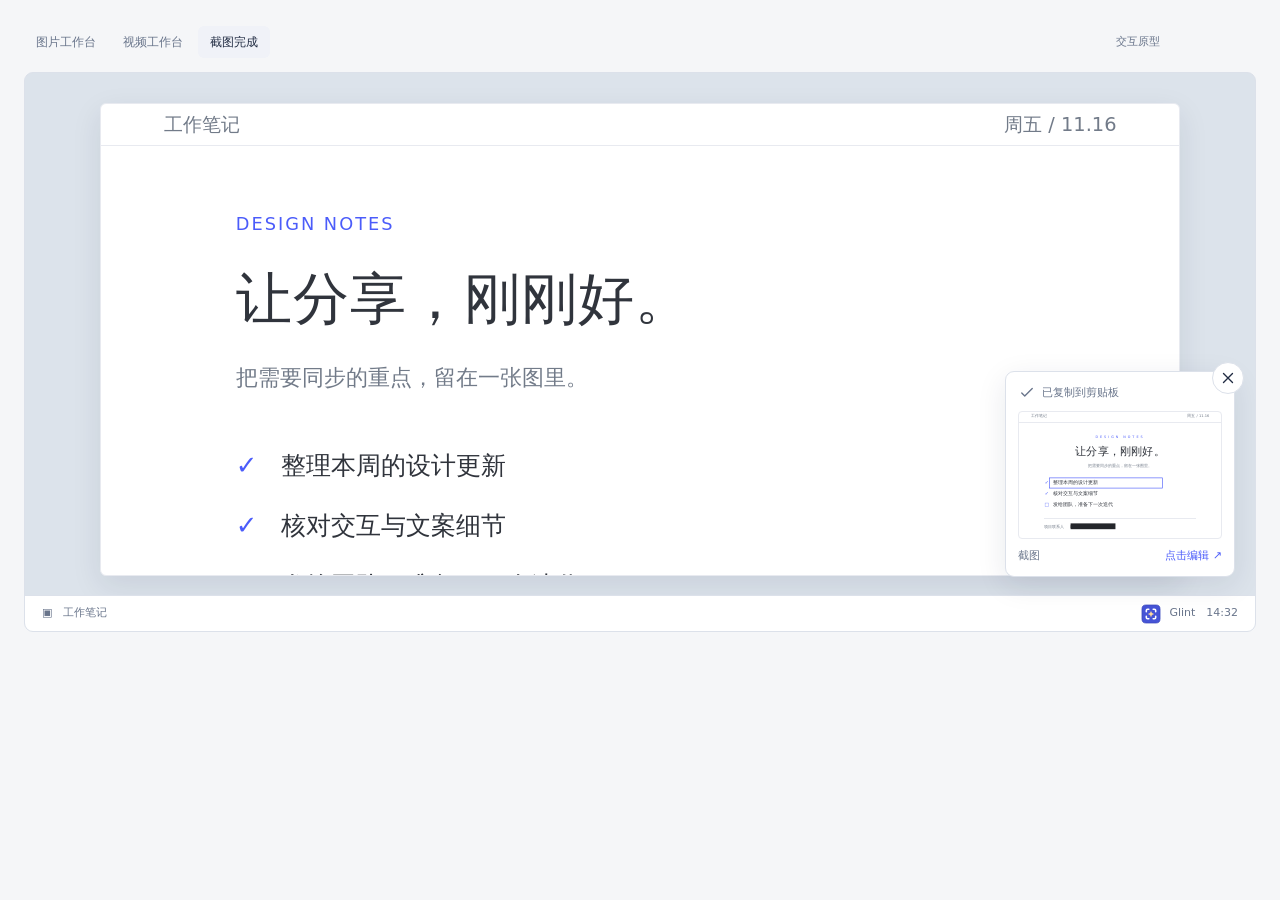
==== prototype/postprocess.html @ a7328e2a "Add native media workbench and unify application icons Add image and video editing with result thumb" ====
<!doctype html>
<html lang="zh-CN">
<head>
  <meta charset="utf-8"><meta name="viewport" content="width=device-width,initial-scale=1">
  <title>拾光 Glint · 后处理工作台</title>
  <link rel="icon" type="image/svg+xml" href="../assets/brand/glint-app.svg"><link rel="stylesheet" href="postprocess.css">
</head>
<body style="margin:0;padding:clamp(8px,2vw,24px);background:light-dark(#f5f6f8,#16181c);color-scheme:light dark">
  <!-- BEGIN POSTPROCESS MOCKUP -->
  <div id="glint-postprocess" aria-label="拾光图片与视频工作台">
    <div class="gp-preview-bar"><div class="gp-scenarios" role="group" aria-label="预览场景"><button type="button" data-preview="image" aria-pressed="true">图片工作台</button><button type="button" data-preview="video" aria-pressed="false">视频工作台</button><button type="button" data-preview="result" aria-pressed="false">截图完成</button></div><span>交互原型</span></div>
    <section class="gp-desktop-view" aria-label="截图后返回桌面">
      <div class="gp-desktop-document"><div class="gp-desktop-content"></div></div>
      <aside class="gp-result-float" aria-label="截图结果浮窗"><button type="button" class="gp-result-close gp-icon" data-action="dismiss-result" aria-label="关闭浮窗"><i data-glint-icon="x" aria-hidden="true"></i></button><button type="button" class="gp-result-open" data-action="edit-result" aria-label="点击缩略图打开工作台"><span class="gp-result-status"><i data-glint-icon="check" aria-hidden="true"></i><span data-result-status>已复制到剪贴板</span></span><span class="gp-result-thumbnail"></span><span class="gp-result-footer"><span data-result-kind>截图</span><span>点击编辑 ↗</span></span></button></aside>
      <div class="gp-desktop-taskbar" aria-hidden="true"><span>▣　工作笔记</span><span><img src="../assets/brand/glint-small.svg" width="20" height="20" alt="">Glint　14:32</span></div>
    </section>
    <section class="gp-window" aria-label="图片与视频编辑窗口" hidden>
      <header class="gp-titlebar"><span class="gp-brand" aria-label="拾光"><img src="../assets/brand/glint-app.svg" width="28" height="28" alt=""></span><div class="gp-file-title"><b data-filename>截图 11-16.png</b><span data-dirty>未修改</span></div><div class="gp-editor-output"><button type="button" class="gp-icon" data-action="copy" aria-label="复制图片" data-tooltip="复制图片 · Ctrl C"><i data-glint-icon="copy" aria-hidden="true"></i></button><button type="button" class="gp-primary" data-action="export"><i data-glint-icon="save" aria-hidden="true"></i><span data-export-label>保存副本</span></button></div><button type="button" class="gp-icon gp-window-close" data-action="close" aria-label="关闭编辑窗口"><i data-glint-icon="x" aria-hidden="true"></i></button></header>
      <div class="gp-commandbar"><div class="gp-history"><button type="button" class="gp-icon" data-action="undo" aria-label="撤销" data-tooltip="撤销 · Ctrl Z"><i data-glint-icon="undo-2" aria-hidden="true"></i></button><button type="button" class="gp-icon" data-action="redo" aria-label="重做" data-tooltip="重做 · Ctrl Shift Z"><i data-glint-icon="redo-2" aria-hidden="true"></i></button></div><nav class="gp-toolrail" aria-label="编辑工具"></nav><div class="gp-command-end"><button type="button" class="gp-icon" data-action="compare" aria-label="按住查看原图" data-tooltip="按住查看原图"><i data-glint-icon="columns-2" aria-hidden="true"></i></button><button type="button" class="gp-icon" data-action="more" aria-label="更多操作" aria-expanded="false" data-tooltip="更多操作"><i data-glint-icon="ellipsis" aria-hidden="true"></i></button></div></div>
      <div class="gp-context" aria-label="当前工具选项"></div>
      <div class="gp-editor-body">
        <div class="gp-center">
          <main class="gp-stage" aria-label="编辑画布"><div class="gp-image-frame"><div class="gp-image-source" data-source><div class="gp-sample"><div class="gp-sample-top"><span>工作笔记</span><span>周五 / 11.16</span></div><article class="gp-sample-note"><div class="gp-sample-eyebrow">DESIGN NOTES</div><h2>让分享，刚刚好。</h2><p class="gp-sample-intro">把需要同步的重点，留在一张图里。</p><div class="gp-sample-list"><p><span>✓</span> 整理本周的设计更新</p><p><span>✓</span> 核对交互与文案细节</p><p><span>□</span> 发给团队，准备下一次迭代</p></div><div class="gp-sample-contact"><span>项目联系人</span><b>林一 · 138 0013 8000</b></div></article></div><img class="gp-local-image" alt="当前编辑图片" hidden><video class="gp-local-video" playsinline preload="metadata" hidden></video><svg class="gp-annotations" viewBox="0 0 1280 800" role="img" aria-label="可编辑标注"></svg></div><div class="gp-crop" hidden><div class="gp-crop-box" data-crop-handle="move"><span class="gp-crop-size"></span><span data-crop-handle="nw"></span><span data-crop-handle="ne"></span><span data-crop-handle="sw"></span><span data-crop-handle="se"></span></div></div><span class="gp-original-label" hidden>原图</span></div><span class="gp-canvas-hint" data-hint aria-live="polite"></span></main>
          <div class="gp-viewbar"><span data-editor-info>PNG · 1280 × 800</span><div class="gp-view-note" data-view-note>滚轮缩放 · 空格拖动</div><div class="gp-zoom"><button type="button" class="gp-icon" data-action="zoom-out" aria-label="缩小"><i data-glint-icon="minus" aria-hidden="true"></i></button><button type="button" data-action="zoom-actual" data-zoom>适应</button><button type="button" class="gp-icon" data-action="zoom-in" aria-label="放大"><i data-glint-icon="plus" aria-hidden="true"></i></button><span class="gp-divider"></span><button type="button" data-action="fit" aria-label="适应窗口" data-tooltip="适应窗口"><i data-glint-icon="maximize" aria-hidden="true"></i></button></div></div>
        </div>
      </div>
      <section class="gp-video" aria-label="视频片段时间线" hidden>
        <div class="gp-timeline-toolbar"><div class="gp-clip-actions"><button type="button" data-action="split"><i data-glint-icon="scissors" aria-hidden="true"></i><span>分割</span></button><button type="button" class="gp-icon" data-action="delete-clip" aria-label="删除所选片段" data-tooltip="删除所选片段"><i data-glint-icon="trash-2" aria-hidden="true"></i></button></div><div class="gp-playback"><button type="button" class="gp-icon" data-action="frame-back" aria-label="上一帧"><i data-glint-icon="skip-back" aria-hidden="true"></i></button><button type="button" class="gp-icon" data-action="play" aria-label="播放"><i data-glint-icon="play" aria-hidden="true"></i></button><button type="button" class="gp-icon" data-action="frame-next" aria-label="下一帧"><i data-glint-icon="skip-forward" aria-hidden="true"></i></button><span class="gp-time"><b data-time>00:08.0</b><span data-duration> / 00:32.0</span></span></div><button type="button" data-action="audio" aria-pressed="false" data-audio-button><i data-glint-icon="volume-2" aria-hidden="true"></i><span>声音</span></button></div>
        <div class="gp-timeline"><div class="gp-track-labels"><span>时间</span><span>画面</span><span>标注</span></div><div class="gp-track-content"><div class="gp-ruler"></div><div class="gp-clip-track"></div><div class="gp-mark-track"></div><div class="gp-playhead" aria-hidden="true"></div><input type="range" class="gp-seek" data-field="seek" min="0" max="32" step="0.01" value="8" aria-label="时间线播放位置"></div></div>
        <div class="gp-timeline-footer"><span data-timeline-summary>1 个片段 · 标注可设置出现时间</span></div>
      </section>
      <div class="gp-more-menu" role="group" aria-label="更多操作" hidden></div>
      <div class="gp-dialog-layer" hidden><section class="gp-dialog" role="dialog" aria-modal="true" aria-label="编辑对话框"></section></div>
    </section>
    <input type="file" class="gp-file-input" accept=".png,.jpg,.jpeg,.webp,.bmp,.tif,.tiff,.ico,.gif,.mp4,.mov,.m4v,.wmv" hidden><div class="gp-toast" role="status" aria-live="polite" hidden></div>
  </div>
  <!-- END POSTPROCESS MOCKUP -->
  <script src="icons.js"></script><script src="postprocess.js"></script>
</body>
</html>
---- prototype/postprocess.css ----
/* SPDX-License-Identifier: GPL-3.0-only. Single-document native editor proposal. */
#glint-postprocess{--gp-accent:#4b5cfa;--gp-accent-ink:light-dark(#4b5cfa,#aeb9ff);--gp-accent-soft:light-dark(#e9edff,#293455);--gp-paper:light-dark(#fff,#1c2432);--gp-canvas:light-dark(#edf0f6,#141b27);--gp-ink:light-dark(#202b42,#e7ebf3);--gp-muted:light-dark(#69758b,#a8b3c8);--gp-line:light-dark(#dce1ea,#354054);--gp-hover:light-dark(#f0f2f8,#293447);--gp-shadow:light-dark(#19243b18,#0004);--gp-on-accent:#fff;--gp-source:#fff;--gp-source-ink:#30343c;--gp-source-muted:#727b89;--gp-source-line:#e8eaf0;position:relative;width:100%;isolation:isolate;color:var(--gp-ink);color-scheme:light dark;font:12px/1.5 "Microsoft YaHei UI","Segoe UI",system-ui,sans-serif}
#glint-postprocess[data-theme=light]{color-scheme:light}#glint-postprocess[data-theme=dark]{color-scheme:dark}
#glint-postprocess *{box-sizing:border-box}#glint-postprocess [hidden]{display:none!important}#glint-postprocess button,#glint-postprocess input,#glint-postprocess select,#glint-postprocess textarea{font:inherit;color:inherit}#glint-postprocess button{display:inline-flex;align-items:center;justify-content:center;gap:7px;min-height:32px;border:1px solid transparent;border-radius:6px;padding:6px 10px;background:transparent;white-space:nowrap}#glint-postprocess button:hover{background:var(--gp-hover)}#glint-postprocess button:disabled{opacity:.35}#glint-postprocess button[aria-pressed=true]{background:var(--gp-accent-soft);color:var(--gp-accent-ink)}#glint-postprocess button.gp-primary{background:var(--gp-accent);color:var(--gp-on-accent);padding-inline:15px}#glint-postprocess .gp-icon{width:32px;min-width:32px;height:32px;padding:6px}#glint-postprocess i[data-glint-icon],#glint-postprocess svg.glint-icon{width:18px;height:18px;display:inline-flex;align-items:center;justify-content:center;flex-shrink:0;font-style:normal;font-size:17px;line-height:1}#glint-postprocess b,#glint-postprocess strong{font-weight:500}#glint-postprocess p,#glint-postprocess h2{margin:0}#glint-postprocess input:not([type=range]):not([type=checkbox]):not([type=file]),#glint-postprocess select{min-width:0;max-width:100%;padding:5px 8px;border:1px solid var(--gp-line);background:var(--gp-paper);border-radius:5px}#glint-postprocess input[type=range],#glint-postprocess input[type=checkbox]{accent-color:var(--gp-accent)}#glint-postprocess input[type=range]{width:100%;min-width:0}#glint-postprocess .gp-divider{width:1px;height:18px;background:var(--gp-line);margin:0 7px;flex-shrink:0}
#glint-postprocess .gp-preview-bar{display:flex;align-items:center;justify-content:space-between;gap:8px;margin-bottom:12px;min-height:36px;padding-right:96px}#glint-postprocess .gp-preview-bar>span{font-size:11px;color:var(--gp-muted);white-space:nowrap}#glint-postprocess .gp-scenarios{display:flex;gap:3px;flex-wrap:wrap}#glint-postprocess .gp-scenarios button{font-size:12px;color:var(--gp-muted);padding:5px 11px}#glint-postprocess .gp-scenarios button[aria-pressed=true]{background:var(--gp-hover);color:var(--gp-ink)}
#glint-postprocess .gp-window{position:relative;background:var(--gp-paper);border:1px solid var(--gp-line);border-radius:9px;box-shadow:0 8px 30px var(--gp-shadow);overflow:clip}#glint-postprocess .gp-titlebar{display:flex;align-items:center;gap:10px;padding:10px 15px;min-height:56px;border-bottom:1px solid var(--gp-line)}#glint-postprocess .gp-brand{color:var(--gp-accent-ink);font-size:26px;line-height:1;display:flex;align-items:center;padding-right:2px}#glint-postprocess .gp-file-title{display:flex;align-items:center;gap:11px;min-width:0;flex:1}#glint-postprocess .gp-file-title>b{overflow:hidden;text-overflow:ellipsis;white-space:nowrap}#glint-postprocess .gp-file-title>span{font-size:11px;color:var(--gp-muted);white-space:nowrap}#glint-postprocess .gp-editor-output,#glint-postprocess .gp-history,#glint-postprocess .gp-command-end{display:flex;align-items:center;gap:4px}#glint-postprocess .gp-window-close{margin-left:4px;color:var(--gp-muted)}#glint-postprocess .gp-commandbar{display:flex;align-items:center;gap:20px;min-height:56px;padding:9px 15px;border-bottom:1px solid var(--gp-line)}#glint-postprocess .gp-history{padding-right:16px;border-right:1px solid var(--gp-line)}#glint-postprocess .gp-toolrail{display:flex;gap:5px;flex:1;justify-content:center;align-items:center;min-width:0;flex-wrap:wrap}#glint-postprocess .gp-toolrail button{gap:7px;padding:7px 13px}#glint-postprocess .gp-command-end{margin-left:auto}#glint-postprocess .gp-context{min-height:55px;display:flex;align-items:center;flex-wrap:wrap;gap:8px;padding:10px 19px;border-bottom:1px solid var(--gp-line);font-size:12px}#glint-postprocess .gp-context-spacer{flex:1}#glint-postprocess .gp-context-name{font-weight:500;white-space:nowrap}#glint-postprocess .gp-context-note,#glint-postprocess .gp-context-unit{font-size:11px;color:var(--gp-muted)}#glint-postprocess .gp-subtools{display:flex;gap:3px;align-items:center;flex-wrap:wrap}#glint-postprocess .gp-inline-label{display:flex;align-items:center;gap:7px;white-space:nowrap;color:var(--gp-muted);font-size:11px}#glint-postprocess .gp-inline-label select{width:auto;color:var(--gp-ink)}#glint-postprocess .gp-compact-field{display:flex;align-items:center;gap:7px;font-size:11px;color:var(--gp-muted)}#glint-postprocess .gp-compact-field input{width:76px;font-variant-numeric:tabular-nums;color:var(--gp-ink)}#glint-postprocess .gp-adjust-field{display:flex;flex-direction:column;gap:3px;width:172px;min-width:100px}#glint-postprocess .gp-adjust-field>span{display:flex;justify-content:space-between;font-size:11px;color:var(--gp-muted)}#glint-postprocess .gp-adjust-field input{margin:0;height:20px}#glint-postprocess .gp-context:has(.gp-adjust-field){gap:24px}#glint-postprocess .gp-colors{display:flex;gap:5px;align-items:center}#glint-postprocess button.gp-swatch{width:24px;height:28px;min-height:28px;padding:4px;border-radius:50%;border:1px solid transparent}#glint-postprocess .gp-swatch>span{width:15px;height:15px;border-radius:50%;background:var(--swatch);border:1px solid light-dark(#0002,#fff3)}#glint-postprocess button.gp-swatch[aria-pressed=true]{background:transparent;border-color:var(--gp-accent-ink)}
#glint-postprocess .gp-center{background:var(--gp-canvas);min-width:0}#glint-postprocess .gp-stage{position:relative;display:flex;align-items:center;justify-content:center;min-height:462px;height:462px;padding:35px 30px;overflow:hidden;touch-action:none}#glint-postprocess .gp-image-frame{position:relative;width:100%;max-width:700px;aspect-ratio:16/10;box-shadow:0 3px 17px var(--gp-shadow);background:var(--gp-source);overflow:hidden;flex-shrink:0;transform-origin:center}#glint-postprocess .gp-image-source{position:absolute;left:50%;top:50%;width:100%;height:100%;container-type:inline-size;transform-origin:center;touch-action:none;user-select:none;background:var(--gp-source);color:var(--gp-source-ink)}#glint-postprocess .gp-local-image,#glint-postprocess .gp-local-video{position:absolute;inset:0;width:100%;height:100%;object-fit:fill;pointer-events:none}#glint-postprocess .gp-sample{position:absolute;inset:0;overflow:hidden}#glint-postprocess .gp-sample-top{height:9%;padding:0 5.8%;display:flex;align-items:center;justify-content:space-between;border-bottom:1px solid var(--gp-source-line);font-size:1.8cqw;color:var(--gp-source-muted)}#glint-postprocess .gp-sample-note{padding:6% 12.5%;height:91%}#glint-postprocess .gp-sample-eyebrow{font-size:1.65cqw;letter-spacing:2px;color:var(--gp-accent);margin-bottom:2.7%}#glint-postprocess .gp-sample-note h2{font-weight:500;font-size:5.2cqw;line-height:1.4;letter-spacing:.1cqw}#glint-postprocess .gp-sample-intro{margin-top:2.8%;font-size:2.05cqw;color:var(--gp-source-muted)}#glint-postprocess .gp-sample-list{margin-top:6.6%;display:flex;flex-direction:column;gap:2.1cqw;font-size:2.3cqw}#glint-postprocess .gp-sample-list p{display:flex;align-items:center;gap:1.8cqw}#glint-postprocess .gp-sample-list p>span{width:2.4cqw;line-height:1;color:var(--gp-accent);font-size:2.4cqw}#glint-postprocess .gp-sample-contact{display:flex;align-items:center;gap:3cqw;border-top:1px solid var(--gp-source-line);margin-top:6%;padding-top:3.2%;font-size:2cqw}#glint-postprocess .gp-sample-contact>span{color:var(--gp-source-muted)}#glint-postprocess .gp-annotations{position:absolute;inset:0;width:100%;height:100%;overflow:visible;touch-action:none}#glint-postprocess .gp-annotations [data-mark]{pointer-events:all}#glint-postprocess .gp-selection{pointer-events:none}#glint-postprocess .gp-annotations [data-handle]{pointer-events:all;cursor:nwse-resize}#glint-postprocess .gp-original-label{position:absolute;left:10px;top:10px;padding:3px 8px;border-radius:4px;background:var(--gp-paper);color:var(--gp-ink);font-size:11px}#glint-postprocess .gp-canvas-hint{position:absolute;bottom:8px;left:12px;right:12px;text-align:center;font-size:11px;color:var(--gp-muted)}#glint-postprocess .gp-text-entry{position:absolute;z-index:3;display:flex;flex-direction:column;align-items:flex-start;gap:4px;min-width:0}#glint-postprocess .gp-text-entry textarea{display:block;width:100%;resize:none;border:1px solid var(--gp-accent);border-radius:2px;padding:0;background:var(--gp-source);color:var(--text-color);line-height:1.2;box-shadow:0 1px 7px var(--gp-shadow);min-height:1.5em}#glint-postprocess .gp-text-entry-actions{display:flex;gap:3px;padding:3px;background:var(--gp-paper);border:1px solid var(--gp-line);border-radius:5px}#glint-postprocess .gp-text-entry-actions button{font-size:11px;padding:2px 7px;min-height:25px}
#glint-postprocess .gp-viewbar{display:flex;align-items:center;justify-content:space-between;gap:8px;min-height:41px;padding:5px 16px;color:var(--gp-muted);font-size:11px}#glint-postprocess .gp-zoom{display:flex;align-items:center;gap:1px;flex-shrink:0}#glint-postprocess .gp-zoom button{height:28px;min-height:28px;padding:4px 7px;font-size:11px}#glint-postprocess .gp-zoom .gp-icon{width:28px;min-width:28px}#glint-postprocess .gp-zoom [data-zoom]{min-width:48px;font-variant-numeric:tabular-nums}
#glint-postprocess .gp-crop{position:absolute;inset:0;touch-action:none}#glint-postprocess .gp-crop-box{position:absolute;border:1px solid var(--gp-on-accent);outline:1px solid var(--gp-accent);box-shadow:0 0 0 1000px #10182780;cursor:move;background:linear-gradient(90deg,transparent 33.2%,#fff6 33.2%,#fff6 33.4%,transparent 33.4%,transparent 66.5%,#fff6 66.5%,#fff6 66.7%,transparent 66.7%),linear-gradient(0deg,transparent 33.2%,#fff6 33.2%,#fff6 33.4%,transparent 33.4%,transparent 66.5%,#fff6 66.5%,#fff6 66.7%,transparent 66.7%)}#glint-postprocess .gp-crop-box>[data-crop-handle]{position:absolute;width:12px;height:12px;border:1px solid var(--gp-accent);background:var(--gp-on-accent);cursor:nwse-resize}#glint-postprocess [data-crop-handle=nw]{left:-6px;top:-6px}#glint-postprocess [data-crop-handle=ne]{right:-6px;top:-6px;cursor:nesw-resize}#glint-postprocess [data-crop-handle=sw]{left:-6px;bottom:-6px;cursor:nesw-resize}#glint-postprocess [data-crop-handle=se]{right:-6px;bottom:-6px}#glint-postprocess .gp-crop-size{position:absolute;bottom:8px;left:50%;transform:translateX(-50%);background:var(--gp-paper);color:var(--gp-ink);padding:2px 6px;border-radius:3px;font-size:11px;white-space:nowrap}
#glint-postprocess .gp-video{border-top:1px solid var(--gp-line);padding:8px 16px 0}#glint-postprocess .gp-timeline-toolbar{display:flex;align-items:center;justify-content:space-between;gap:8px;margin-bottom:10px;flex-wrap:wrap}#glint-postprocess .gp-clip-actions,#glint-postprocess .gp-playback{display:flex;align-items:center;gap:3px}#glint-postprocess .gp-time{font-size:11px;font-variant-numeric:tabular-nums;white-space:nowrap;margin-left:6px}#glint-postprocess .gp-time>span{color:var(--gp-muted)}#glint-postprocess .gp-playback [data-action=play]{color:var(--gp-accent-ink)}#glint-postprocess .gp-timeline{display:grid;grid-template-columns:42px minmax(0,1fr);gap:8px}#glint-postprocess .gp-track-labels{display:grid;grid-template-rows:24px 52px 30px;color:var(--gp-muted);font-size:11px}#glint-postprocess .gp-track-labels>span{display:flex;align-items:center}#glint-postprocess .gp-track-content{position:relative;min-width:0}#glint-postprocess .gp-ruler{height:24px;position:relative;color:var(--gp-muted);font-size:11px;font-variant-numeric:tabular-nums}#glint-postprocess .gp-ruler>span{position:absolute;top:1px;transform:translateX(-50%)}#glint-postprocess .gp-ruler>span:first-child{transform:none}#glint-postprocess .gp-ruler>span:last-child{transform:translateX(-100%)}#glint-postprocess .gp-clip-track{display:flex;height:48px;margin-bottom:5px;background:var(--gp-canvas);border-radius:4px;gap:3px}#glint-postprocess button.gp-clip{position:relative;display:block;min-width:0;border:1px solid var(--gp-line);height:48px;padding:0;border-radius:4px;overflow:hidden;background:var(--gp-canvas);flex-shrink:1}#glint-postprocess .gp-clip[aria-pressed=true]{border:2px solid var(--gp-accent);background:var(--gp-canvas)}#glint-postprocess .gp-clip-frames{display:flex;height:100%;overflow:hidden;opacity:.7}#glint-postprocess .gp-clip-frames>span{flex:1;min-width:20px;height:100%;padding:8px 7px;border-right:1px solid var(--gp-line);background:var(--gp-paper)}#glint-postprocess .gp-clip-frames i{display:block;width:70%;height:3px;background:var(--gp-line);margin-bottom:4px}#glint-postprocess .gp-clip-frames i:first-child{background:var(--gp-accent-soft);width:50%}#glint-postprocess .gp-clip-name{position:absolute;left:5px;bottom:3px;max-width:calc(100% - 10px);overflow:hidden;text-overflow:ellipsis;padding:1px 5px;font-size:11px;background:var(--gp-paper);color:var(--gp-ink);border-radius:3px}#glint-postprocess .gp-mark-track{position:relative;height:25px;background:var(--gp-canvas);border-radius:3px;overflow:hidden}#glint-postprocess button.gp-timed-mark{position:absolute;top:2px;height:21px;min-height:21px;min-width:10px;padding:1px 5px;background:var(--gp-accent-soft);color:var(--gp-accent-ink);border-radius:3px;font-size:11px;text-overflow:ellipsis;overflow:hidden;justify-content:flex-start}#glint-postprocess .gp-playhead{position:absolute;top:21px;bottom:0;left:25%;width:1px;background:var(--gp-accent);pointer-events:none;z-index:2}#glint-postprocess .gp-playhead:before{content:"";position:absolute;left:-4px;top:-5px;width:9px;height:8px;border-radius:2px;background:var(--gp-accent)}#glint-postprocess input.gp-seek{position:absolute;inset:0 0 auto;height:24px;width:100%;margin:0;opacity:0;z-index:3}#glint-postprocess .gp-timeline-footer{display:flex;align-items:center;justify-content:flex-end;min-height:30px;font-size:11px;color:var(--gp-muted)}
#glint-postprocess .gp-more-menu{position:absolute;top:106px;right:15px;z-index:4;background:var(--gp-paper);border:1px solid var(--gp-line);border-radius:7px;box-shadow:0 6px 25px var(--gp-shadow);width:205px;max-width:calc(100% - 30px);padding:5px}#glint-postprocess .gp-more-menu button{display:flex;justify-content:flex-start;width:100%;gap:10px;font-size:12px}#glint-postprocess .gp-more-menu hr{border:0;border-top:1px solid var(--gp-line);margin:5px}#glint-postprocess .gp-dialog-layer{position:absolute;inset:0;z-index:5;padding:65px 18px 18px;display:flex;align-items:flex-start;justify-content:center;background:light-dark(#202b4238,#0006)}#glint-postprocess .gp-dialog{width:360px;max-width:100%;background:var(--gp-paper);border:1px solid var(--gp-line);border-radius:9px;box-shadow:0 8px 35px var(--gp-shadow);padding:20px;display:flex;flex-direction:column;gap:17px}#glint-postprocess .gp-dialog-head{display:flex;justify-content:space-between;align-items:center;gap:8px;font-size:14px}#glint-postprocess .gp-dialog label{display:flex;flex-direction:column;gap:6px;min-width:0;font-size:11px;color:var(--gp-muted)}#glint-postprocess .gp-dialog input,#glint-postprocess .gp-dialog select{width:100%}#glint-postprocess .gp-dialog-description{font-size:12px;color:var(--gp-muted)}#glint-postprocess .gp-dialog-footer{display:flex;justify-content:flex-end;gap:8px;padding-top:5px;flex-wrap:wrap}#glint-postprocess label.gp-check{display:flex;flex-direction:row;align-items:center;gap:7px;white-space:nowrap;color:var(--gp-ink)}#glint-postprocess .gp-check input{width:auto;margin:0}#glint-postprocess .gp-field-row{display:flex;gap:9px;align-items:end}#glint-postprocess .gp-field-row>label{flex:1}#glint-postprocess .gp-property-pair{display:flex;justify-content:space-between;gap:8px;color:var(--gp-muted);font-size:11px}#glint-postprocess .gp-object-list{display:flex;flex-direction:column;gap:5px}#glint-postprocess .gp-object-list button{justify-content:flex-start;min-width:0;width:100%}#glint-postprocess .gp-object-list button>span{overflow:hidden;text-overflow:ellipsis}#glint-postprocess .gp-object-list small{margin-left:auto;color:var(--gp-muted);font-size:11px}#glint-postprocess .gp-toast{position:absolute;bottom:60px;left:50%;transform:translateX(-50%);width:max-content;max-width:calc(100% - 30px);background:var(--gp-paper);color:var(--gp-ink);border:1px solid var(--gp-line);border-radius:6px;box-shadow:0 5px 20px var(--gp-shadow);padding:10px 15px;z-index:9}
#glint-postprocess .gp-desktop-view{height:560px;position:relative;overflow:hidden;background:light-dark(#dce3eb,#101722);border-radius:9px;border:1px solid var(--gp-line)}#glint-postprocess .gp-desktop-document{position:absolute;inset:30px 75px 55px;background:var(--gp-source);border:1px solid var(--gp-source-line);box-shadow:0 10px 30px var(--gp-shadow);border-radius:6px;overflow:hidden}#glint-postprocess .gp-desktop-content{position:relative;container-type:inline-size;color:var(--gp-source-ink);height:100%}#glint-postprocess .gp-desktop-taskbar{position:absolute;bottom:0;inset-inline:0;background:var(--gp-paper);border-top:1px solid var(--gp-line);display:flex;justify-content:space-between;align-items:center;height:36px;padding-inline:17px;font-size:11px;color:var(--gp-muted)}#glint-postprocess .gp-result-float{position:absolute;bottom:54px;right:20px;width:230px;background:var(--gp-paper);border:1px solid var(--gp-line);border-radius:9px;box-shadow:0 8px 30px var(--gp-shadow);z-index:1}#glint-postprocess .gp-result-close{position:absolute;right:-10px;top:-10px;background:var(--gp-paper);border:1px solid var(--gp-line);border-radius:50%;z-index:2}#glint-postprocess button.gp-result-open{display:flex;flex-direction:column;gap:0;width:100%;align-items:stretch;padding:11px;border-radius:9px}#glint-postprocess .gp-result-open:hover{background:var(--gp-paper)}#glint-postprocess .gp-result-status{display:flex;align-items:center;gap:6px;color:var(--gp-muted);font-size:11px;margin-bottom:9px}#glint-postprocess .gp-result-thumbnail{position:relative;display:block;width:100%;aspect-ratio:16/10;container-type:inline-size;background:var(--gp-source);color:var(--gp-source-ink);overflow:hidden;border:1px solid var(--gp-source-line);border-radius:4px}#glint-postprocess .gp-result-footer{display:flex;justify-content:space-between;gap:8px;font-size:11px;color:var(--gp-muted);margin-top:9px}#glint-postprocess .gp-result-footer>span:last-child{color:var(--gp-accent-ink)}#glint-postprocess .gp-result-annotations{position:absolute;inset:0;width:100%;height:100%;pointer-events:none}
@media(max-width:850px){#glint-postprocess .gp-commandbar{gap:10px;padding-inline:10px}#glint-postprocess .gp-history{padding-right:9px}#glint-postprocess .gp-toolrail{gap:3px}#glint-postprocess .gp-toolrail button{padding-inline:8px}#glint-postprocess .gp-context{padding-inline:14px}#glint-postprocess .gp-context-note{display:none}#glint-postprocess .gp-view-note{display:none}#glint-postprocess .gp-stage{height:420px;min-height:420px}#glint-postprocess .gp-context:has(.gp-adjust-field){gap:12px}#glint-postprocess .gp-adjust-field{width:155px}}
@media(max-width:620px){#glint-postprocess .gp-preview-bar{padding-right:90px}#glint-postprocess .gp-preview-bar>span{display:none}#glint-postprocess .gp-scenarios{gap:2px}#glint-postprocess .gp-scenarios button{font-size:11px;padding:4px 6px}#glint-postprocess .gp-titlebar{padding:8px 10px;gap:6px;flex-wrap:wrap}#glint-postprocess .gp-brand{font-size:23px}#glint-postprocess .gp-file-title>span{display:none}#glint-postprocess .gp-file-title{font-size:11px;gap:5px}#glint-postprocess .gp-editor-output{gap:2px}#glint-postprocess .gp-editor-output .gp-primary{padding-inline:8px;font-size:11px}#glint-postprocess .gp-window-close{margin:0}#glint-postprocess .gp-commandbar{gap:5px;flex-wrap:wrap;padding:6px 9px}#glint-postprocess .gp-history{border:0;padding:0}#glint-postprocess .gp-toolrail{order:2;flex-basis:100%;justify-content:flex-start;gap:3px;border-top:1px solid var(--gp-line);padding-top:6px}#glint-postprocess .gp-toolrail button{flex:1;min-width:40px;font-size:11px;gap:4px;padding-inline:5px}#glint-postprocess .gp-toolrail button i,#glint-postprocess .gp-toolrail button svg{width:16px;height:16px}#glint-postprocess .gp-context{gap:6px;padding:8px 10px;min-height:52px}#glint-postprocess .gp-context>.gp-divider{margin-inline:2px}#glint-postprocess .gp-context-spacer{min-width:0}#glint-postprocess .gp-context:has(.gp-adjust-field){gap:14px}#glint-postprocess .gp-adjust-field{flex:1;min-width:115px}#glint-postprocess .gp-context:has(.gp-adjust-field)>[data-action=reset-adjust]{flex-basis:100%}#glint-postprocess .gp-stage{min-height:300px;height:300px;padding:22px 22px 29px}#glint-postprocess .gp-viewbar{padding-inline:10px;flex-wrap:wrap}#glint-postprocess .gp-zoom{margin-left:auto}#glint-postprocess .gp-compact-field{gap:4px}#glint-postprocess .gp-compact-field input{width:62px}#glint-postprocess .gp-context:has([data-field=mark-from])>.gp-colors{flex-basis:50%}#glint-postprocess .gp-video{padding:8px 10px 0}#glint-postprocess .gp-timeline-toolbar{gap:5px}#glint-postprocess .gp-playback{order:2;flex-basis:100%;justify-content:center}#glint-postprocess .gp-timeline{grid-template-columns:30px minmax(0,1fr);gap:5px}#glint-postprocess .gp-more-menu{top:91px;right:10px}#glint-postprocess .gp-dialog-layer{padding:20px 10px}#glint-postprocess .gp-dialog{padding:15px}#glint-postprocess .gp-desktop-document{inset:28px 20px 55px}#glint-postprocess .gp-result-float{right:15px}}
@media(max-width:620px){#glint-postprocess .gp-toolrail button{flex-direction:column;gap:3px;min-height:47px}}
@media(pointer:coarse){#glint-postprocess button{min-height:44px}#glint-postprocess .gp-icon{width:44px;min-width:44px;height:44px}#glint-postprocess input:not([type=range]),#glint-postprocess select{font-size:16px}#glint-postprocess button.gp-swatch{width:34px;height:44px;min-height:44px}#glint-postprocess .gp-subtools{flex-wrap:wrap}#glint-postprocess .gp-zoom button{height:44px;min-height:44px}#glint-postprocess .gp-zoom .gp-icon{width:38px;min-width:38px}#glint-postprocess .gp-context>.gp-context-spacer{flex:0}#glint-postprocess .gp-timed-mark{min-height:25px!important}#glint-postprocess .gp-file-title{order:2;flex-basis:100%}#glint-postprocess .gp-editor-output{margin-left:auto}}

#glint-postprocess .gp-brand img{display:block;width:28px;height:28px}#glint-postprocess .gp-desktop-taskbar>span{display:flex;align-items:center;gap:8px}
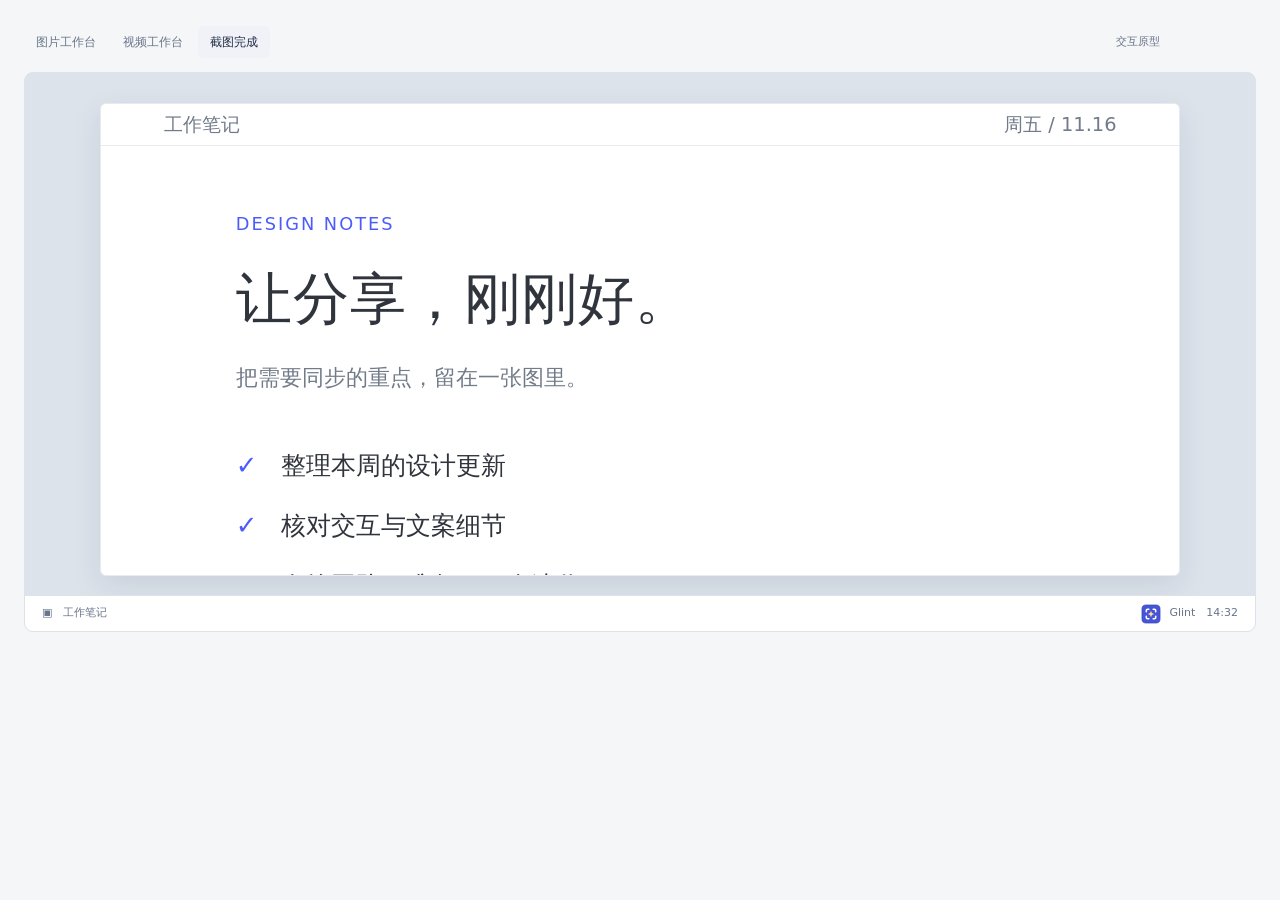
==== commit c04082b3: "Refine Glint settings and live capture workflows" ====
--- a/prototype/postprocess.html
+++ b/prototype/postprocess.html
@@ -21,18 +21,18 @@
       <div class="gp-editor-body">
         <div class="gp-center">
           <main class="gp-stage" aria-label="编辑画布"><div class="gp-image-frame"><div class="gp-image-source" data-source><div class="gp-sample"><div class="gp-sample-top"><span>工作笔记</span><span>周五 / 11.16</span></div><article class="gp-sample-note"><div class="gp-sample-eyebrow">DESIGN NOTES</div><h2>让分享，刚刚好。</h2><p class="gp-sample-intro">把需要同步的重点，留在一张图里。</p><div class="gp-sample-list"><p><span>✓</span> 整理本周的设计更新</p><p><span>✓</span> 核对交互与文案细节</p><p><span>□</span> 发给团队，准备下一次迭代</p></div><div class="gp-sample-contact"><span>项目联系人</span><b>林一 · 138 0013 8000</b></div></article></div><img class="gp-local-image" alt="当前编辑图片" hidden><video class="gp-local-video" playsinline preload="metadata" hidden></video><svg class="gp-annotations" viewBox="0 0 1280 800" role="img" aria-label="可编辑标注"></svg></div><div class="gp-crop" hidden><div class="gp-crop-box" data-crop-handle="move"><span class="gp-crop-size"></span><span data-crop-handle="nw"></span><span data-crop-handle="ne"></span><span data-crop-handle="sw"></span><span data-crop-handle="se"></span></div></div><span class="gp-original-label" hidden>原图</span></div><span class="gp-canvas-hint" data-hint aria-live="polite"></span></main>
-          <div class="gp-viewbar"><span data-editor-info>PNG · 1280 × 800</span><div class="gp-view-note" data-view-note>滚轮缩放 · 空格拖动</div><div class="gp-zoom"><button type="button" class="gp-icon" data-action="zoom-out" aria-label="缩小"><i data-glint-icon="minus" aria-hidden="true"></i></button><button type="button" data-action="zoom-actual" data-zoom>适应</button><button type="button" class="gp-icon" data-action="zoom-in" aria-label="放大"><i data-glint-icon="plus" aria-hidden="true"></i></button><span class="gp-divider"></span><button type="button" data-action="fit" aria-label="适应窗口" data-tooltip="适应窗口"><i data-glint-icon="maximize" aria-hidden="true"></i></button></div></div>
+          <div class="gp-viewbar"><span data-editor-info>PNG · 1280 × 800</span><div class="gp-view-note" data-view-note></div><div class="gp-zoom"><button type="button" class="gp-icon" data-action="zoom-out" aria-label="缩小"><i data-glint-icon="minus" aria-hidden="true"></i></button><button type="button" data-action="zoom-actual" data-zoom>适应</button><button type="button" class="gp-icon" data-action="zoom-in" aria-label="放大"><i data-glint-icon="plus" aria-hidden="true"></i></button><span class="gp-divider"></span><button type="button" data-action="fit" aria-label="适应窗口" data-tooltip="适应窗口"><i data-glint-icon="maximize" aria-hidden="true"></i></button></div></div>
         </div>
       </div>
       <section class="gp-video" aria-label="视频片段时间线" hidden>
-        <div class="gp-timeline-toolbar"><div class="gp-clip-actions"><button type="button" data-action="split"><i data-glint-icon="scissors" aria-hidden="true"></i><span>分割</span></button><button type="button" class="gp-icon" data-action="delete-clip" aria-label="删除所选片段" data-tooltip="删除所选片段"><i data-glint-icon="trash-2" aria-hidden="true"></i></button></div><div class="gp-playback"><button type="button" class="gp-icon" data-action="frame-back" aria-label="上一帧"><i data-glint-icon="skip-back" aria-hidden="true"></i></button><button type="button" class="gp-icon" data-action="play" aria-label="播放"><i data-glint-icon="play" aria-hidden="true"></i></button><button type="button" class="gp-icon" data-action="frame-next" aria-label="下一帧"><i data-glint-icon="skip-forward" aria-hidden="true"></i></button><span class="gp-time"><b data-time>00:08.0</b><span data-duration> / 00:32.0</span></span></div><button type="button" data-action="audio" aria-pressed="false" data-audio-button><i data-glint-icon="volume-2" aria-hidden="true"></i><span>声音</span></button></div>
+        <div class="gp-timeline-toolbar"><div class="gp-clip-actions"><button type="button" data-action="split"><i data-glint-icon="scissors" aria-hidden="true"></i><span>分割</span></button><button type="button" class="gp-icon" data-action="delete-clip" aria-label="删除所选片段" data-tooltip="删除所选片段"><i data-glint-icon="trash-2" aria-hidden="true"></i></button><button type="button" class="gp-icon" data-category="clip" aria-label="裁剪片段时长" data-tooltip="裁剪片段时长"><i data-glint-icon="clip" aria-hidden="true"></i></button></div><div class="gp-playback"><button type="button" class="gp-icon" data-action="frame-back" aria-label="上一帧"><i data-glint-icon="skip-back" aria-hidden="true"></i></button><button type="button" class="gp-icon" data-action="play" aria-label="播放"><i data-glint-icon="play" aria-hidden="true"></i></button><button type="button" class="gp-icon" data-action="frame-next" aria-label="下一帧"><i data-glint-icon="skip-forward" aria-hidden="true"></i></button><span class="gp-time"><b data-time>00:08.0</b><span data-duration> / 00:32.0</span></span></div><button type="button" data-action="audio" aria-pressed="false" data-audio-button><i data-glint-icon="volume-2" aria-hidden="true"></i><span>声音</span></button></div>
         <div class="gp-timeline"><div class="gp-track-labels"><span>时间</span><span>画面</span><span>标注</span></div><div class="gp-track-content"><div class="gp-ruler"></div><div class="gp-clip-track"></div><div class="gp-mark-track"></div><div class="gp-playhead" aria-hidden="true"></div><input type="range" class="gp-seek" data-field="seek" min="0" max="32" step="0.01" value="8" aria-label="时间线播放位置"></div></div>
         <div class="gp-timeline-footer"><span data-timeline-summary>1 个片段 · 标注可设置出现时间</span></div>
       </section>
       <div class="gp-more-menu" role="group" aria-label="更多操作" hidden></div>
       <div class="gp-dialog-layer" hidden><section class="gp-dialog" role="dialog" aria-modal="true" aria-label="编辑对话框"></section></div>
     </section>
-    <input type="file" class="gp-file-input" accept=".png,.jpg,.jpeg,.webp,.bmp,.tif,.tiff,.ico,.gif,.mp4,.mov,.m4v,.wmv" hidden><div class="gp-toast" role="status" aria-live="polite" hidden></div>
+    <input type="file" class="gp-file-input" accept=".png,.jpg,.jpeg,.webp,.bmp,.tif,.tiff,.ico,.gif,.mp4,.mov,.mkv,.webm,.m4v,.wmv" hidden><div class="gp-toast" role="status" aria-live="polite" hidden></div>
   </div>
   <!-- END POSTPROCESS MOCKUP -->
   <script src="icons.js"></script><script src="postprocess.js"></script>
--- a/prototype/postprocess.css
+++ b/prototype/postprocess.css
@@ -16,3 +16,10 @@
 @media(pointer:coarse){#glint-postprocess button{min-height:44px}#glint-postprocess .gp-icon{width:44px;min-width:44px;height:44px}#glint-postprocess input:not([type=range]),#glint-postprocess select{font-size:16px}#glint-postprocess button.gp-swatch{width:34px;height:44px;min-height:44px}#glint-postprocess .gp-subtools{flex-wrap:wrap}#glint-postprocess .gp-zoom button{height:44px;min-height:44px}#glint-postprocess .gp-zoom .gp-icon{width:38px;min-width:38px}#glint-postprocess .gp-context>.gp-context-spacer{flex:0}#glint-postprocess .gp-timed-mark{min-height:25px!important}#glint-postprocess .gp-file-title{order:2;flex-basis:100%}#glint-postprocess .gp-editor-output{margin-left:auto}}
 
 #glint-postprocess .gp-brand img{display:block;width:28px;height:28px}#glint-postprocess .gp-desktop-taskbar>span{display:flex;align-items:center;gap:8px}
+
+/* Keep commands close to the document; avoid permanent tutorial text. */
+#glint-postprocess .gp-titlebar{min-height:48px;padding-block:8px}#glint-postprocess .gp-commandbar{min-height:44px;padding-block:6px}#glint-postprocess .gp-context{min-height:44px;padding-block:6px}#glint-postprocess .gp-context-note,#glint-postprocess .gp-view-note{display:none}#glint-postprocess .gp-stage{padding:20px}#glint-postprocess input:not([type=range]),#glint-postprocess select{background:var(--gp-paper)}
+#glint-postprocess[data-mode=video] .gp-stage{height:clamp(160px,calc(100dvh - 402px),560px);min-height:0}
+#glint-postprocess .gp-toolrail{min-width:0}
+#glint-postprocess .gp-toolrail button{flex:0 0 32px;min-width:32px;padding:0}
+#glint-postprocess .gp-file-title [data-dirty]:empty{display:none}
